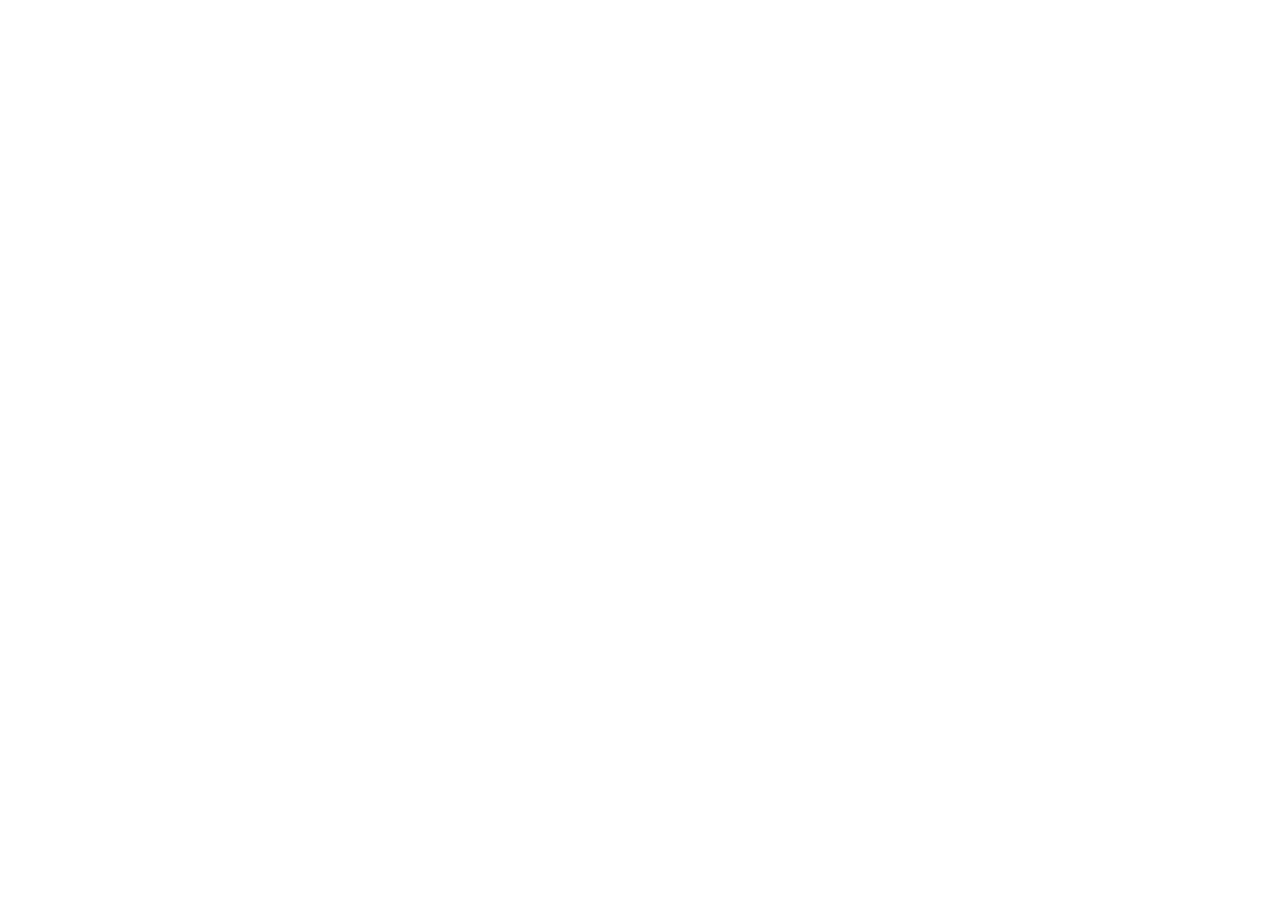
==== index.html @ 097bf701 "message" ====
<!doctype html>
<html lang="en">
  <head>
    <meta charset="UTF-8" />
    <meta name="viewport" content="width=device-width, initial-scale=1.0" />
    <title>Tech | Home Page</title>
  </head>
  <body></body>
</html>
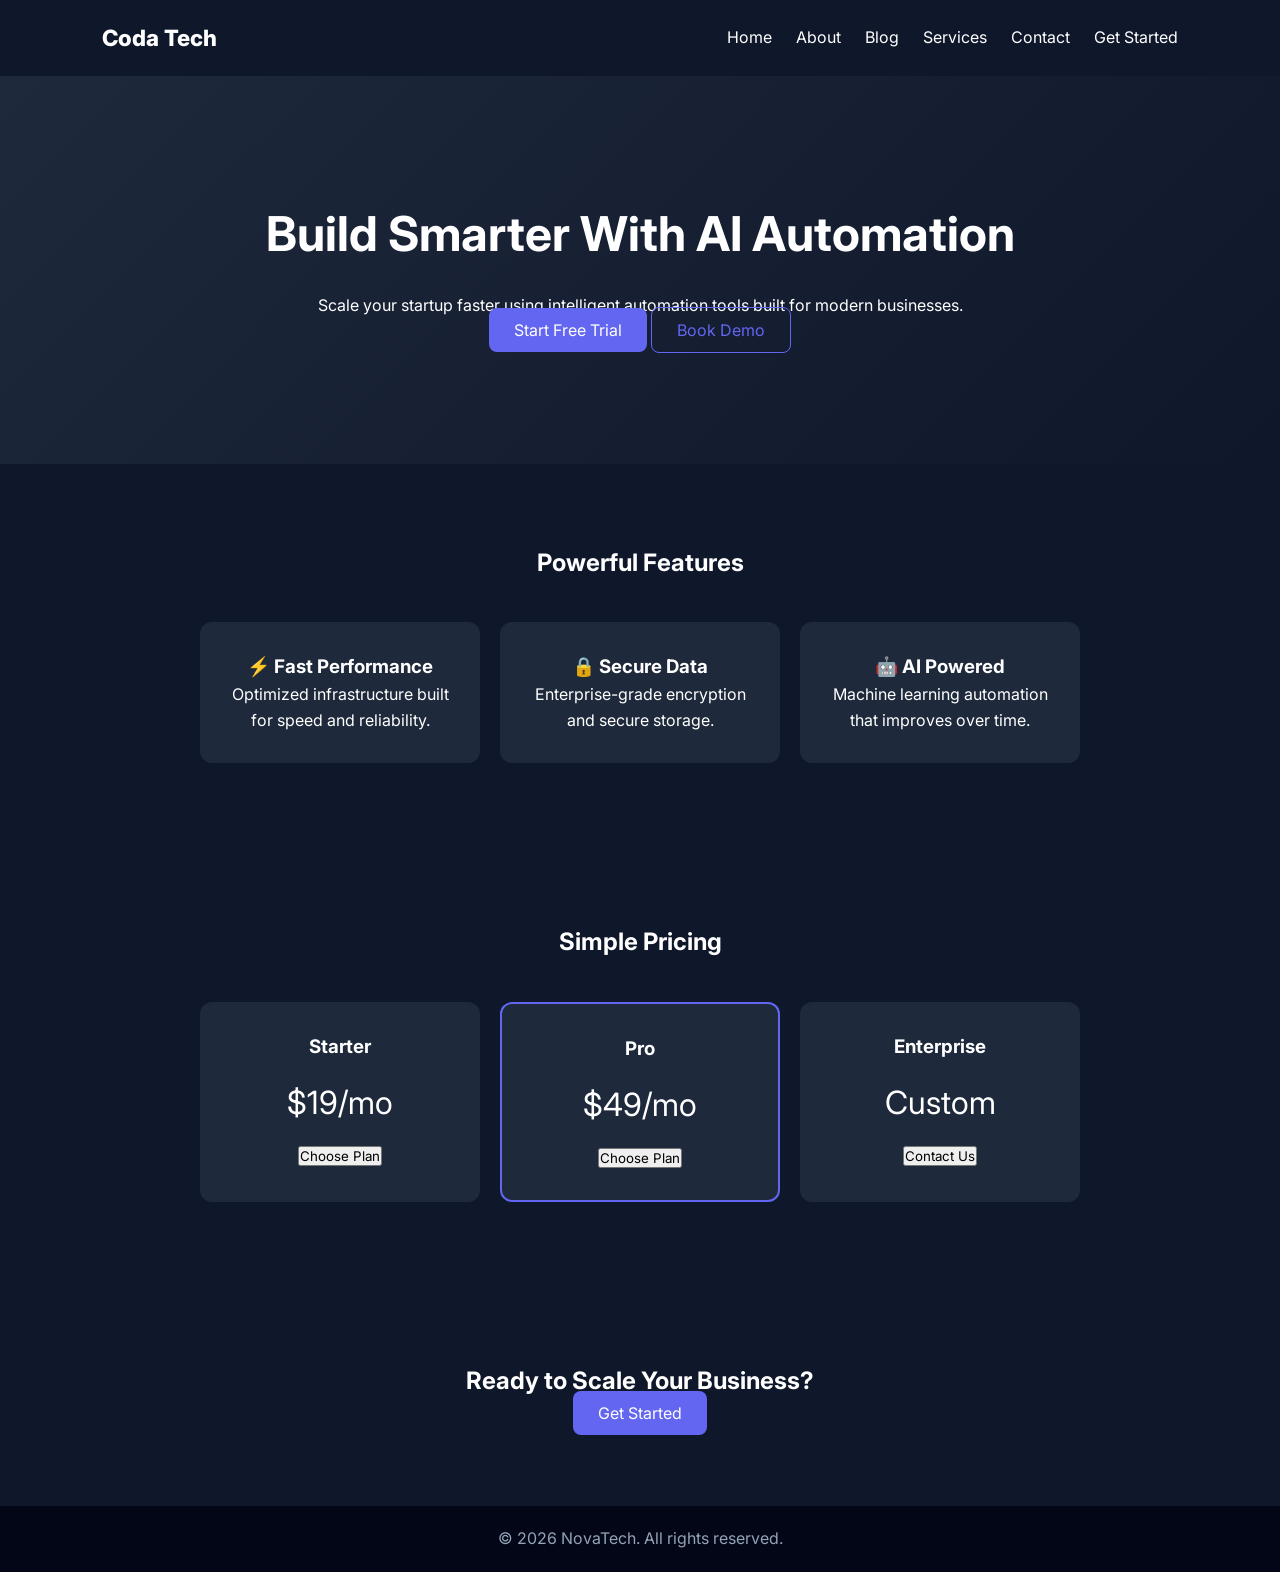
==== commit 10ae1029: "style added" ====
--- a/index.html
+++ b/index.html
@@ -3,7 +3,89 @@
   <head>
     <meta charset="UTF-8" />
     <meta name="viewport" content="width=device-width, initial-scale=1.0" />
-    <title>Tech | Home Page</title>
+    <title>Coda Tech | Welcome</title>
+    <link rel="stylesheet" href="style.css" />
+    <link
+      href="https://fonts.googleapis.com/css2?family=Inter:wght@400;600;700;800&display=swap"
+      rel="stylesheet"
+    />
   </head>
-  <body></body>
+  <body>
+    <header class="navbar">
+      <div class="logo">Coda Tech</div>
+      <nav id="nav-menu">
+        <a href="index.html">Home</a>
+        <a href="about.html">About</a>
+        <a href="blog.html">Blog</a>
+        <a href="services.html">Services</a>
+        <a href="contact.html">Contact</a>
+        <a href="#" class="btn">Get Started</a>
+      </nav>
+      <div class="menu-toggle" id="menu-toggle">☰</div>
+    </header>
+
+    <section class="hero">
+      <div>
+        <h1>Build Smarter With AI Automation</h1>
+        <p>
+          Scale your startup faster using intelligent automation tools built for
+          modern businesses.
+        </p>
+        <div class="hero-buttons">
+          <a href="#" class="primary-btn">Start Free Trial</a>
+          <a href="#" class="secondary-btn">Book Demo</a>
+        </div>
+      </div>
+    </section>
+
+    <section class="features">
+      <h2>Powerful Features</h2>
+      <div class="grid-3">
+        <div class="card">
+          <h3>⚡ Fast Performance</h3>
+          <p>Optimized infrastructure built for speed and reliability.</p>
+        </div>
+        <div class="card">
+          <h3>🔒 Secure Data</h3>
+          <p>Enterprise-grade encryption and secure storage.</p>
+        </div>
+        <div class="card">
+          <h3>🤖 AI Powered</h3>
+          <p>Machine learning automation that improves over time.</p>
+        </div>
+      </div>
+    </section>
+
+    <section class="pricing">
+      <h2>Simple Pricing</h2>
+      <div class="grid-3">
+        <div class="price-card">
+          <h3>Starter</h3>
+          <p class="price">$19/mo</p>
+          <button>Choose Plan</button>
+        </div>
+        <div class="price-card popular">
+          <h3>Pro</h3>
+          <p class="price">$49/mo</p>
+          <button>Choose Plan</button>
+        </div>
+        <div class="price-card">
+          <h3>Enterprise</h3>
+          <p class="price">Custom</p>
+          <button>Contact Us</button>
+        </div>
+      </div>
+    </section>
+
+    <section class="cta">
+      <h2>Ready to Scale Your Business?</h2>
+      <a href="#" class="primary-btn">Get Started</a>
+    </section>
+
+    <footer>
+      <p>© 2026 NovaTech. All rights reserved.</p>
+    </footer>
+
+    <script src="script.js"></script>
+  </body>
 </html>
--- a/style.css
+++ b/style.css
@@ -0,0 +1,93 @@
+* {
+  margin: 0;
+  padding: 0;
+  box-sizing: border-box;
+  font-family: "Inter", sans-serif;
+}
+body {
+  background: #0f172a;
+  color: #fff;
+  line-height: 1.6;
+}
+
+/* INDEX CSS  HOME PAGE */
+.navbar {
+  display: flex;
+  justify-content: space-between;
+  align-items: center;
+  padding: 20px 8%;
+  background: #0f172a;
+  position: sticky;
+  top: 0;
+}
+.navbar a {
+  color: #fff;
+  text-decoration: none;
+  margin-left: 20px;
+}
+.logo {
+  font-weight: 800;
+  font-size: 1.4rem;
+}
+.menu-toggle {
+  display: none;
+  cursor: pointer;
+}
+.hero,
+.page-hero {
+  padding: 120px 8%;
+  text-align: center;
+  background: linear-gradient(135deg, #1e293b, #0f172a);
+}
+.hero h1 {
+  font-size: 3rem;
+  margin-bottom: 20px;
+}
+.primary-btn {
+  background: #6366f1;
+  padding: 12px 25px;
+  border-radius: 8px;
+  color: #fff;
+  text-decoration: none;
+}
+.secondary-btn {
+  border: 1px solid #6366f1;
+  padding: 12px 25px;
+  border-radius: 8px;
+  color: #6366f1;
+  text-decoration: none;
+}
+.features,
+.pricing,
+.cta {
+  padding: 80px 8%;
+  text-align: center;
+}
+.grid-3 {
+  display: flex;
+  gap: 20px;
+  justify-content: center;
+  flex-wrap: wrap;
+  margin-top: 40px;
+}
+.card,
+.price-card,
+.blog-card {
+  background: #1e293b;
+  padding: 30px;
+  border-radius: 12px;
+  width: 280px;
+}
+.price {
+  font-size: 2rem;
+  margin: 15px 0;
+}
+.popular {
+  border: 2px solid #6366f1;
+}
+footer {
+  padding: 20px;
+  text-align: center;
+  background: #020617;
+  color: #94a3b8;
+}
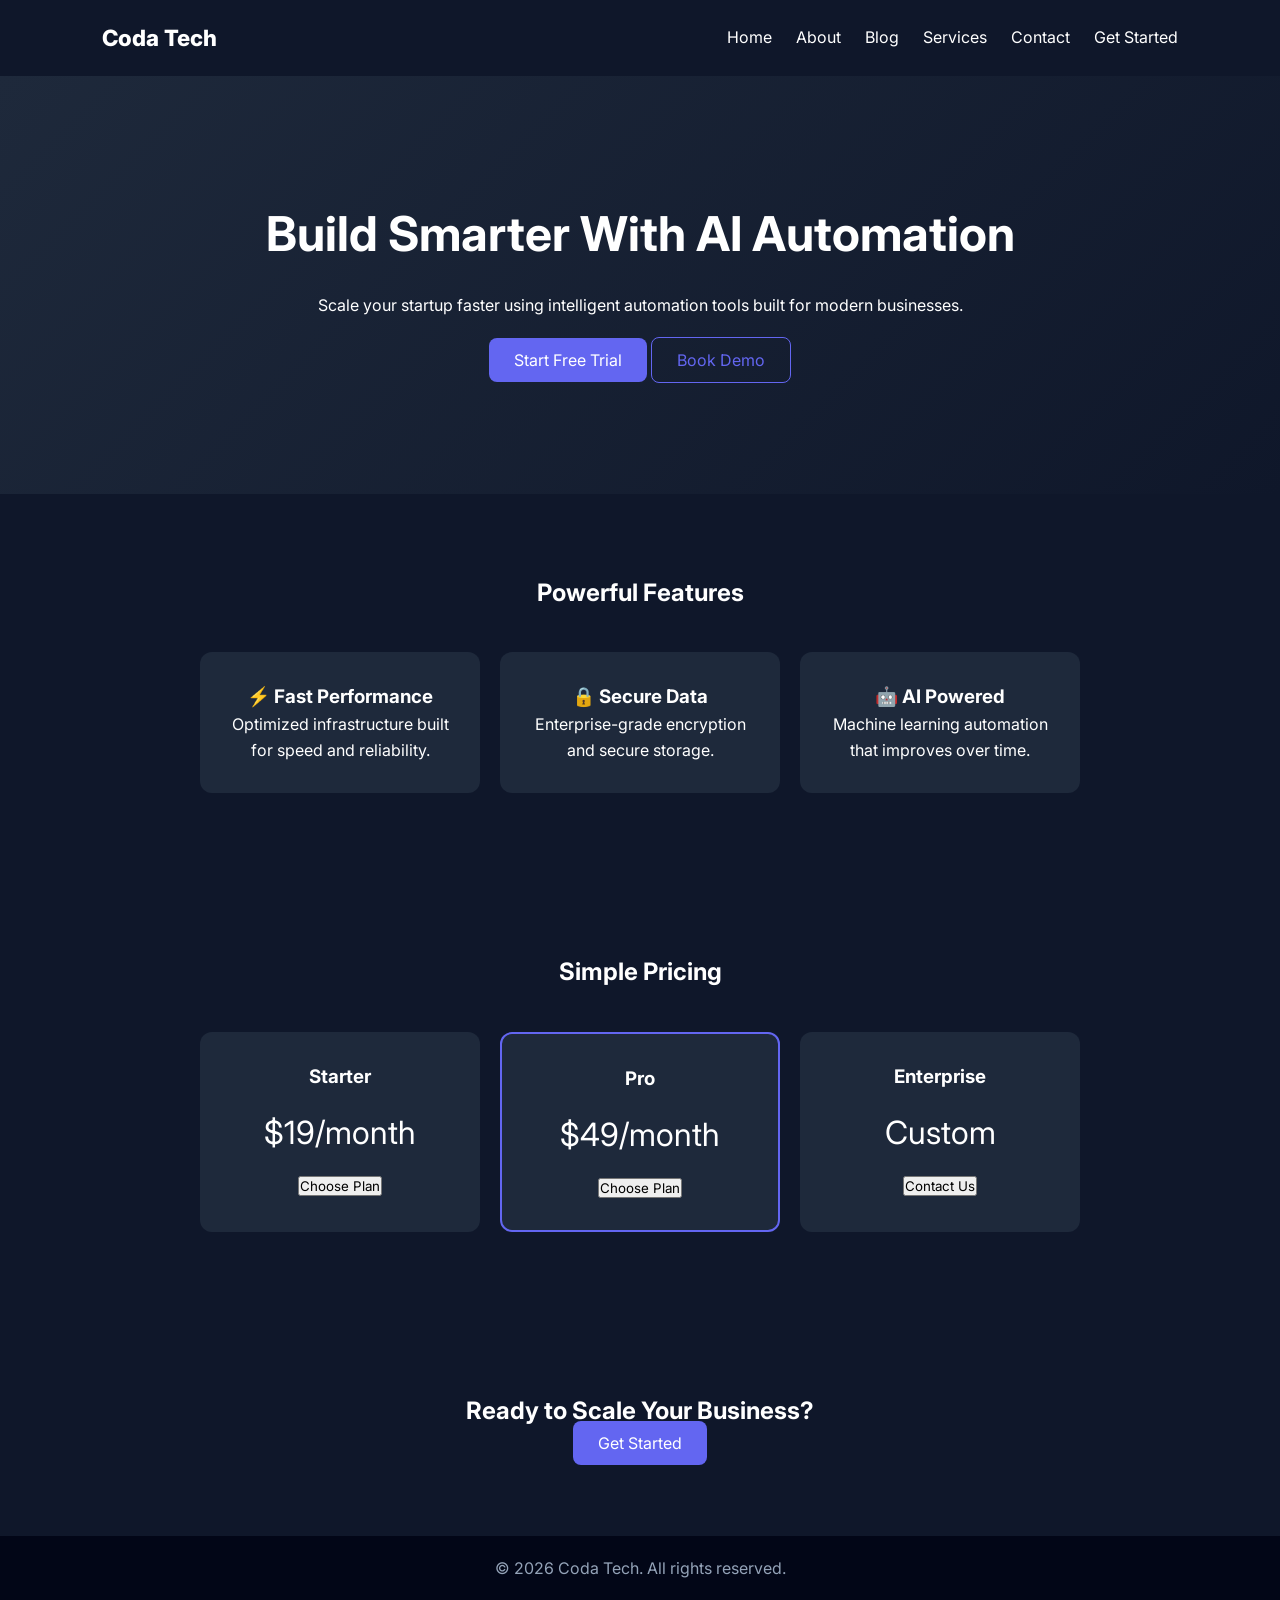
==== commit 3c6bee75: "git" ====
--- a/index.html
+++ b/index.html
@@ -61,12 +61,12 @@
       <div class="grid-3">
         <div class="price-card">
           <h3>Starter</h3>
-          <p class="price">$19/mo</p>
+          <p class="price">$19/month</p>
           <button>Choose Plan</button>
         </div>
         <div class="price-card popular">
           <h3>Pro</h3>
-          <p class="price">$49/mo</p>
+          <p class="price">$49/month</p>
           <button>Choose Plan</button>
         </div>
         <div class="price-card">
@@ -83,7 +83,7 @@
     </section>
 
     <footer>
-      <p>© 2026 NovaTech. All rights reserved.</p>
+      <p>© 2026 Coda Tech. All rights reserved.</p>
     </footer>
 
     <script src="script.js"></script>
--- a/style.css
+++ b/style.css
@@ -25,6 +25,9 @@
   text-decoration: none;
   margin-left: 20px;
 }
+.navbar a:hover {
+  color: #6366f1;
+}
 .logo {
   font-weight: 800;
   font-size: 1.4rem;
@@ -43,6 +46,9 @@
   font-size: 3rem;
   margin-bottom: 20px;
 }
+.hero-buttons {
+  margin-top: 30px;
+}
 .primary-btn {
   background: #6366f1;
   padding: 12px 25px;
@@ -50,12 +56,19 @@
   color: #fff;
   text-decoration: none;
 }
+.primary-btn:hover {
+  background: #4f46e5;
+}
 .secondary-btn {
   border: 1px solid #6366f1;
   padding: 12px 25px;
   border-radius: 8px;
   color: #6366f1;
   text-decoration: none;
+}
+.secondary-btn:hover {
+  background: #6366f1;
+  color: #fff;
 }
 .features,
 .pricing,
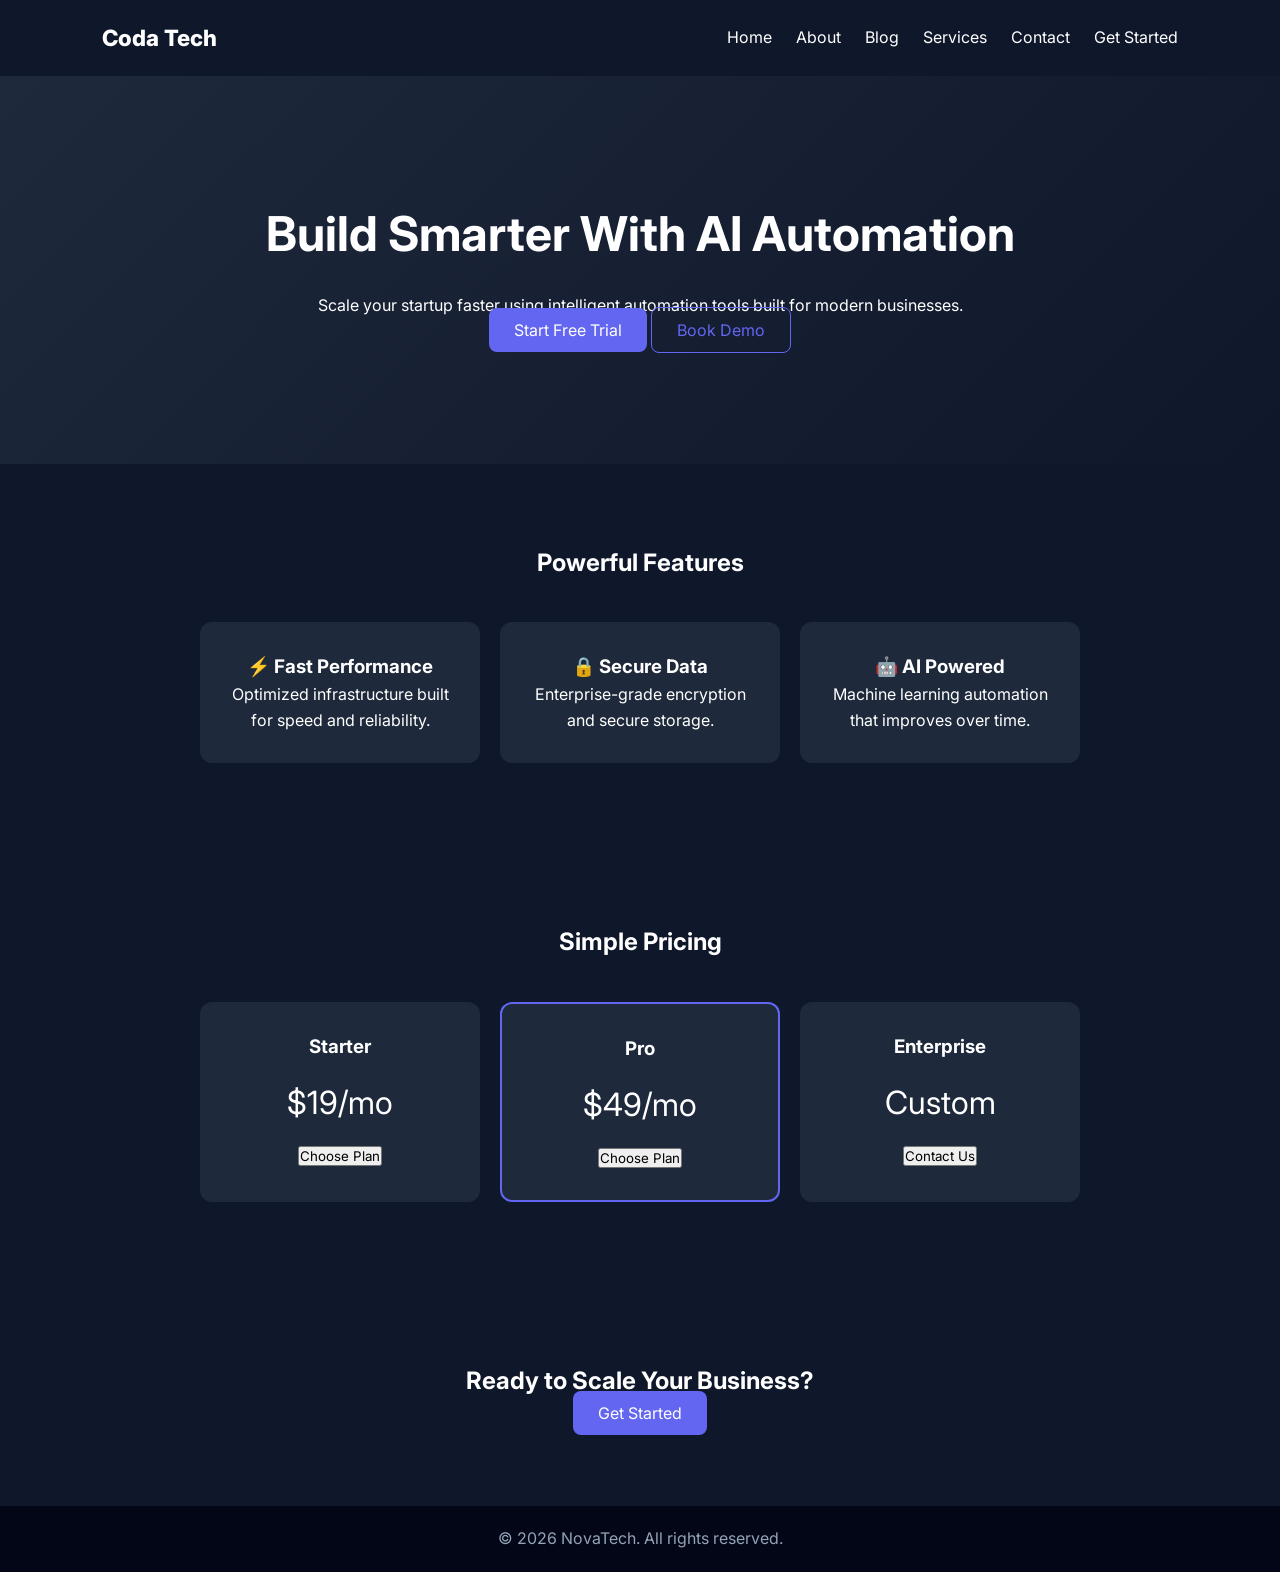
==== commit f76e35f2: "Merge pull request #1 from Kennyscoth02/main style added" ====
--- a/index.html
+++ b/index.html
@@ -61,12 +61,12 @@
       <div class="grid-3">
         <div class="price-card">
           <h3>Starter</h3>
-          <p class="price">$19/month</p>
+          <p class="price">$19/mo</p>
           <button>Choose Plan</button>
         </div>
         <div class="price-card popular">
           <h3>Pro</h3>
-          <p class="price">$49/month</p>
+          <p class="price">$49/mo</p>
           <button>Choose Plan</button>
         </div>
         <div class="price-card">
@@ -83,7 +83,7 @@
     </section>
 
     <footer>
-      <p>© 2026 Coda Tech. All rights reserved.</p>
+      <p>© 2026 NovaTech. All rights reserved.</p>
     </footer>
 
     <script src="script.js"></script>
--- a/style.css
+++ b/style.css
@@ -25,9 +25,6 @@
   text-decoration: none;
   margin-left: 20px;
 }
-.navbar a:hover {
-  color: #6366f1;
-}
 .logo {
   font-weight: 800;
   font-size: 1.4rem;
@@ -46,9 +43,6 @@
   font-size: 3rem;
   margin-bottom: 20px;
 }
-.hero-buttons {
-  margin-top: 30px;
-}
 .primary-btn {
   background: #6366f1;
   padding: 12px 25px;
@@ -56,19 +50,12 @@
   color: #fff;
   text-decoration: none;
 }
-.primary-btn:hover {
-  background: #4f46e5;
-}
 .secondary-btn {
   border: 1px solid #6366f1;
   padding: 12px 25px;
   border-radius: 8px;
   color: #6366f1;
   text-decoration: none;
-}
-.secondary-btn:hover {
-  background: #6366f1;
-  color: #fff;
 }
 .features,
 .pricing,
